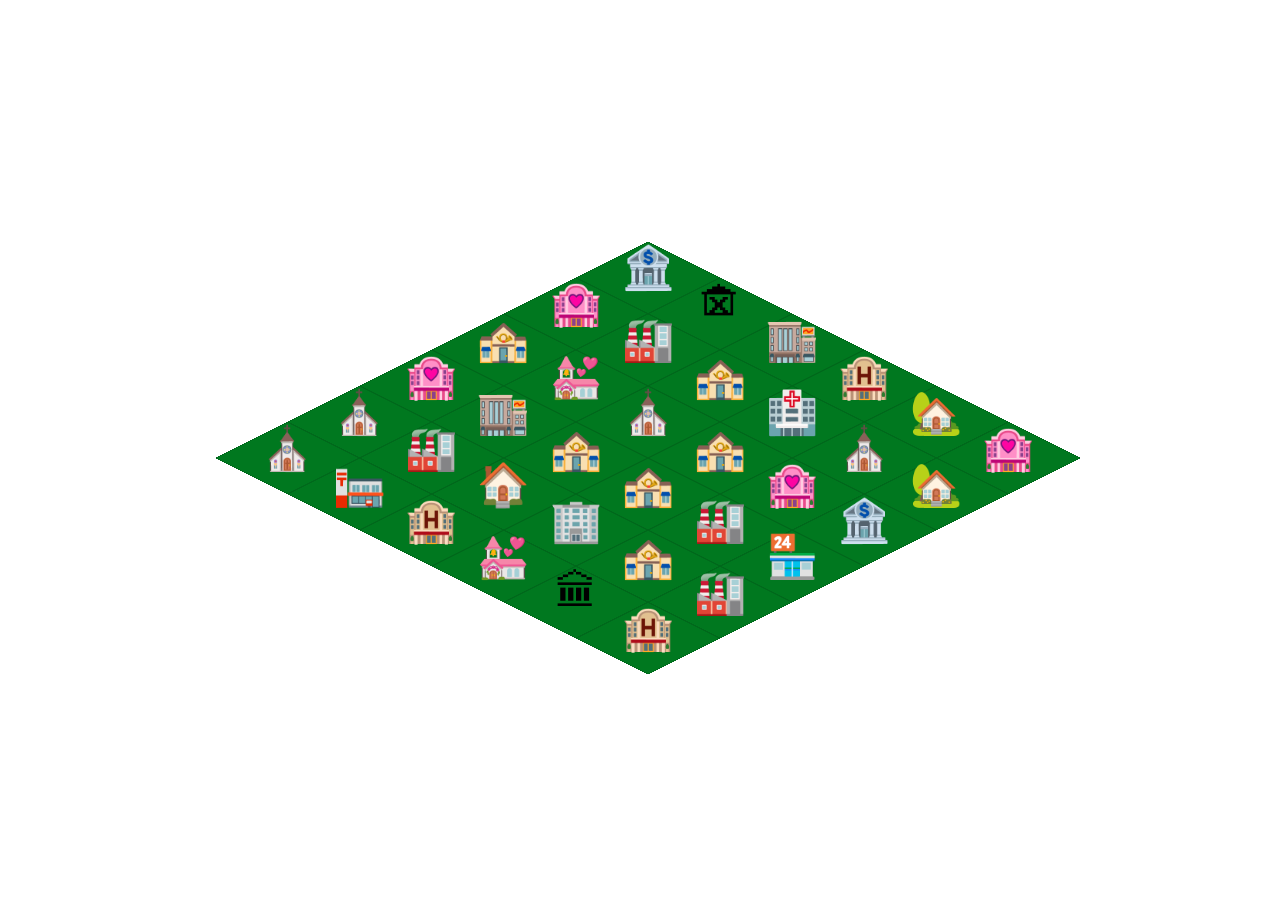
==== index.html @ b475730a "Initial commit" ====
<!DOCTYPE html>

<html lang="en">
  <head>
    <meta charset="utf-8" />

    <title>Persurfective</title>
    <meta name="description" content="Persurfective" />

    <link rel="stylesheet" href="./main.css" />
  </head>

  <body>
    <div class="container"></div>
    <script src="./main.js"></script>
  </body>
</html>
---- main.css ----
body {
  width: 100vw;
  height: 100vh;
  display: flex;
  align-items: center;
  justify-content: center;
  overflow: hidden;
}

.container {
  display: grid;
  grid-template-columns: repeat(6, 1fr);
  grid-template-rows: repeat(6, 1fr);
  transform: rotateX(60deg) rotateY(0deg) rotateZ(45deg);
}

.tile {
  display: flex;
  align-items: center;
  justify-content: center;
  width: 100px;
  height: 100px;
  background-color: #00781f;
  border: 1px solid #00681b;
  transition: background-color 0.25s;
}

.tile:hover {
  cursor: pointer;
  background-color: #00e33b;
}

.tile > .emoji {
  transform: rotateX(0deg) rotateY(0deg) rotateZ(-45deg) scaleY(2)
    translateY(-10px);
  font-size: 42px;
}
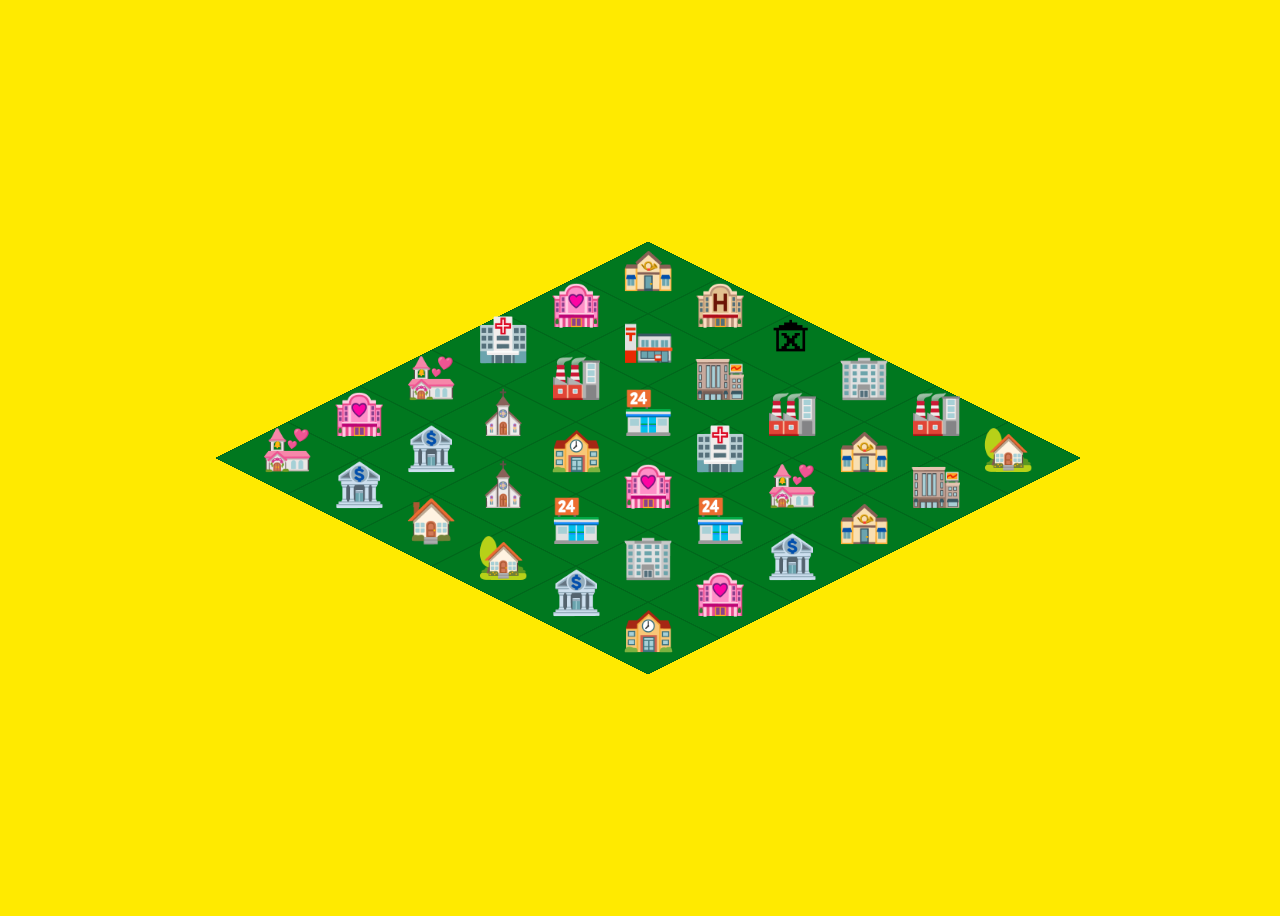
==== commit 5fbdd894: "Update page title" ====
--- a/index.html
+++ b/index.html
@@ -4,8 +4,8 @@
   <head>
     <meta charset="utf-8" />
 
-    <title>Persurfective</title>
-    <meta name="description" content="Persurfective" />
+    <title>Emojitown</title>
+    <meta name="description" content="Emojitown" />
 
     <link rel="stylesheet" href="./main.css" />
   </head>
--- a/main.css
+++ b/main.css
@@ -5,6 +5,7 @@
   align-items: center;
   justify-content: center;
   overflow: hidden;
+  background-color: #ffea00;
 }
 
 .container {
@@ -34,4 +35,9 @@
   transform: rotateX(0deg) rotateY(0deg) rotateZ(-45deg) scaleY(2)
     translateY(-10px);
   font-size: 42px;
+  -moz-user-select: none;
 }
+
+.tile > .emoji:active {
+  font-size: 36px;
+}
